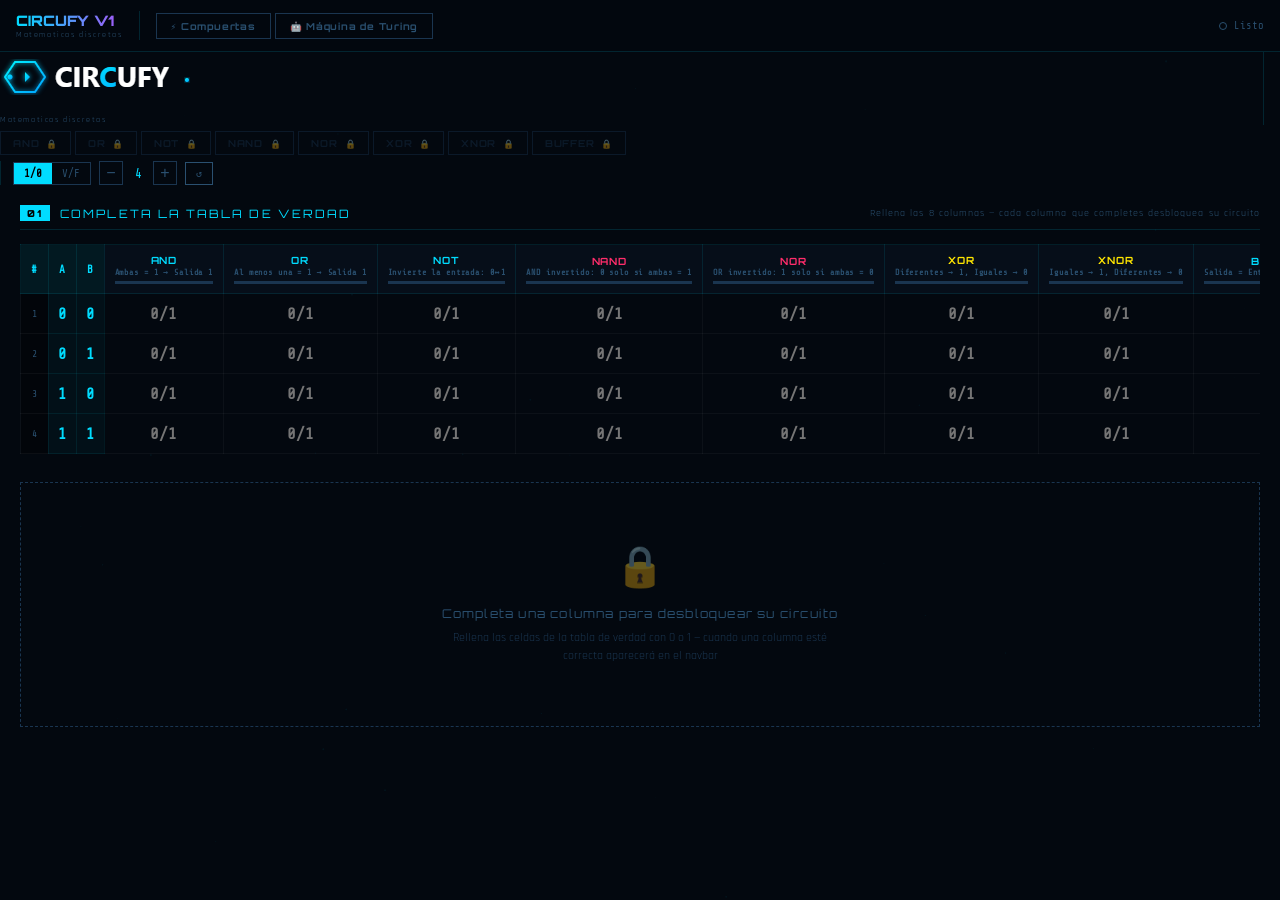
==== index.html @ 735a33eb "Agregar Apartado Simulador Enigma a principal 4" ====
<!DOCTYPE html>
<html lang="es">
<head>
  <meta charset="UTF-8">
  <meta name="viewport" content="width=device-width, initial-scale=1.0">
  <link rel="icon" type="image/x-icon" href="Estilos/logoLink.png">
  <title>Circufy — Simulador de Compuertas Lógicas</title>
  <link href="https://fonts.googleapis.com/css2?family=Orbitron:wght@400;700;900&family=Share+Tech+Mono&family=Rajdhani:wght@400;600;700&display=swap" rel="stylesheet">

  <link rel="stylesheet" href="Estilos/styles.css">
</head>
<body>

<canvas id="bgc"></canvas>
<div id="toast"></div>

<!-- ── NAVBAR ── -->
<nav id="navbar">
  <div class="nav-logo">
    <a href="principal.html" class="nav-logo-link">
      <span class="nav-logo-text">CIRCUFY V1</span>
      <span class="nav-logo-sub">Matematicas discretas</span>
    </a>
  </div>
  <div class="nav-tabs">
    <a href="index.html" class="nav-tab">⚡ Compuertas</a>
    <a href="turing.html" class="nav-tab">🤖 Máquina de Turing</a>
  </div>
  <div class="nav-status">
    <div class="status-dot idle" id="statusDot"></div>
    <span id="statusText">Listo</span>
  </div>
</nav>

<!-- ── NAVBAR ── -->
<nav id="navbar2">
  <div class="nav-logo">
    <span class="nav-logo-text"><img src="Estilos/logo.png" alt=""></span>
    <span class="nav-logo-sub">Matematicas discretas</span>
  </div>
  <div class="nav-gates" id="navGates">
    <!-- Generado por JS -->
  </div>
  <div id="navFinalBtn" style="display:none;margin-left:8px">
    <button class="nav-gate-btn unlocked" style="border-color:var(--gold);color:var(--gold);background:rgba(255,230,0,0.08)" onclick="openFinal()">
      🏆 NIVEL FINAL
    </button>
  </div>
  <div class="nav-controls">
    <div class="toggle-mode">
      <button class="tm-btn active" id="btn10" onclick="setMode('10')">1/0</button>
      <button class="tm-btn" id="btnVF" onclick="setMode('VF')">V/F</button>
    </div>
    <div class="rows-ctrl">
      <button class="rc-btn" onclick="removeRow()">−</button>
      <span class="rc-count" id="rowCount">4</span>
      <button class="rc-btn" onclick="addRow()">+</button>
    </div>
    <button class="reset-btn" onclick="resetAll()">↺</button>
  </div>
</nav>

<!-- ── MAIN ── -->
<div class="page">

  <!-- PASO 1: TABLA -->
  <div class="section-block">
    <div class="section-title">
      <span class="step-badge">01</span>
      COMPLETA LA TABLA DE VERDAD
      <span class="section-hint">Rellena las 8 columnas — cada columna que completes desbloquea su circuito</span>
    </div>
    <div class="tt-wrap">
      <table class="tt">
        <thead id="thead"></thead>
        <tbody id="tbody"></tbody>
      </table>
    </div>
  </div>

  <!-- PASO 2: CIRCUITO (se muestra al seleccionar del navbar) -->
  <div class="section-block" id="circuitSection" style="display:none">
    <div class="section-title">
      <span class="step-badge">02</span>
      <span id="circuitSectionTitle">ARMA EL CIRCUITO</span>
      <span class="section-hint">Coloca las piezas y conecta los cables para construir la compuerta</span>
    </div>

    <div class="circuit-layout">
      <!-- LEFT: Canvas grande -->
      <div class="circuit-main">
        <div class="circuit-toolbar" id="circToolbar">
          <!-- Herramientas generadas por JS -->
        </div>
        <div class="circuit-canvas-wrap">
          <canvas id="mainCircCanvas"></canvas>
        </div>
        <div class="circuit-actions">
          <button class="c-btn" onclick="clrMainCircuit()">↺ Limpiar</button>
          <button class="c-btn verify-btn" onclick="verifyAll()">⚡ VERIFICAR</button>
        </div>
      </div>

      <!-- RIGHT: Explicación + Tabla de verdad de referencia -->
      <div class="circuit-side">
        <div class="exp-card" id="expCard">
          <!-- Generado por JS -->
        </div>
        <div class="ref-table-card">
          <div class="ref-title">// TABLA DE REFERENCIA</div>
          <table class="ref-tt" id="refTable"></table>
        </div>
        <div class="verify-result" id="verifyResult" style="display:none">
          <!-- Resultado verificación -->
        </div>
      </div>
    </div>
  </div>

  <!-- Mensaje inicial cuando no hay circuito seleccionado -->
  <div class="empty-circuit" id="emptyCircuit">
    <div class="ec-icon">🔒</div>
    <div class="ec-title">Completa una columna para desbloquear su circuito</div>
    <div class="ec-sub">Rellena las celdas de la tabla de verdad con 0 o 1 — cuando una columna esté correcta aparecerá en el navbar</div>
  </div>

  <!-- NIVEL FINAL: CIRCUITO INTEGRADO -->
  <div class="section-block" id="finalSection" style="display:none">
    <div class="section-title" style="border-color:rgba(255,230,0,0.4)">
      <span class="step-badge" style="background:var(--gold);color:#000">03</span>
      <span style="color:var(--gold)">NIVEL FINAL — CIRCUITO INTEGRADO</span>
      <span class="section-hint">Arma un circuito con mínimo 4 compuertas diferentes conectadas entre sí</span>
    </div>

    <!-- GUÍA PASO A PASO -->
    <div class="guide-steps" id="guideSteps">
      <div class="guide-step active" id="gstep-1">
        <span class="gs-num">1</span>
        <span class="gs-text">Agrega mínimo <strong>3 entradas</strong> (INPUT) al canvas</span>
        <span class="gs-check" id="gscheck-1">○</span>
      </div>
      <div class="guide-step" id="gstep-2">
        <span class="gs-num">2</span>
        <span class="gs-text">Agrega mínimo <strong>4 compuertas diferentes</strong></span>
        <span class="gs-check" id="gscheck-2">○</span>
      </div>
      <div class="guide-step" id="gstep-3">
        <span class="gs-num">3</span>
        <span class="gs-text">Conecta las compuertas en <strong>niveles</strong> (salida de una → entrada de otra)</span>
        <span class="gs-check" id="gscheck-3">○</span>
      </div>
      <div class="guide-step" id="gstep-4">
        <span class="gs-num">4</span>
        <span class="gs-text">Agrega un <strong>OUTPUT</strong> al final del circuito</span>
        <span class="gs-check" id="gscheck-4">○</span>
      </div>
      <div class="guide-step" id="gstep-5">
        <span class="gs-num">5</span>
        <span class="gs-text">Presiona <strong>⚡ ANALIZAR</strong> para ver la función booleana y tabla de verdad</span>
        <span class="gs-check" id="gscheck-5">○</span>
      </div>
    </div>

    <div class="final-layout">
      <!-- LEFT: Canvas -->
      <div class="circuit-main">
        <div class="circuit-toolbar" id="finalToolbar"></div>
        <div class="circuit-canvas-wrap">
          <canvas id="finalCanvas"></canvas>
        </div>
        <div class="circuit-actions">
          <button class="c-btn" onclick="clrFinal()">↺ Limpiar</button>
          <button class="c-btn verify-btn" style="background:rgba(255,230,0,0.08);border-color:var(--gold);color:var(--gold)" onclick="analyzeFinal()">⚡ ANALIZAR CIRCUITO</button>
        </div>
      </div>

      <!-- RIGHT: Resultado análisis -->
      <div class="circuit-side">
        <div class="final-info-card">
          <div class="ref-title" style="color:var(--gold)">// ¿QUÉ DEBO HACER?</div>
          <div style="font-size:0.75rem;line-height:1.7;color:var(--text);margin-top:8px">
            Construye un circuito combinando <strong style="color:var(--neon)">mínimo 4 compuertas diferentes</strong>.<br><br>
            Conecta la salida de una compuerta a la entrada de otra para crear <strong style="color:var(--gold)">niveles lógicos</strong>.<br><br>
            Al analizar verás la <strong style="color:var(--purple)">función booleana</strong> de cada nivel y la tabla de verdad completa.
          </div>
          <div style="margin-top:10px;padding:8px;background:rgba(255,230,0,0.06);border-left:3px solid var(--gold);font-size:0.7rem;color:var(--gold)">
            💡 Ejemplo: AND → OR → NOT → NAND conectadas en cadena
          </div>
        </div>

        <div class="final-result" id="finalResult" style="display:none">
          <!-- Generado por JS -->
        </div>
      </div>
    </div>
  </div>

  <!-- LOCKED FINAL -->
  <div class="empty-circuit" id="finalLocked" style="display:none;border-color:rgba(255,230,0,0.3)">
    <div class="ec-icon">🏆</div>
    <div class="ec-title" style="color:var(--gold)">NIVEL FINAL DESBLOQUEADO</div>
    <div class="ec-sub">¡Completaste todas las compuertas! Haz clic en <strong style="color:var(--gold)">NIVEL FINAL</strong> en el navbar para el reto definitivo.</div>
  </div>


</div>

<script src="Funcion/script.js"></script>
</body>
</html>
---- Estilos/styles.css ----
/* ============================================================
   Circufy — Simulador de Compuertas Lógicas
   Archivo: styles.css
   ============================================================ */

:root {
  --bg: #03080f;
  --panel: #070f1a;
  --panel2: #0a1628;
  --border: rgba(0,220,255,0.14);
  --neon: #00dcff;
  --red: #ff2d6b;
  --green: #00ffaa;
  --gold: #ffe600;
  --purple: #a855f7;
  --text: #c0e0ff;
  --dim: #1a3550;
  --dim2: #2a5070;
}

* { box-sizing: border-box; margin: 0; padding: 0; }
html, body { width: 100%; min-height: 100%; background: var(--bg); color: var(--text); font-family: 'Rajdhani', sans-serif; overflow-x: hidden; }

#bgc { position: fixed; inset: 0; z-index: 0; opacity: 0.18; pointer-events: none; }


/* ── NAVBAR ── */
#navbar {
  position: sticky; 
  top: 0; 
  z-index: 100;
  display: flex; 
  align-items: center; 
  gap: 0;
  background: rgba(3,8,15,0.98);
  border-bottom: 1px solid var(--border);
  backdrop-filter: blur(14px);
  min-height: 52px; 
  padding: 0 16px;
}

.nav-logo { 
  display: flex; 
  flex-direction: column; 
  justify-content: center; 
  padding-right: 16px; 
  border-right: 1px solid var(--border); 
  flex-shrink: 0; 
  margin-right: 16px; 
}

.nav-logo-link { 
  text-decoration: none; 
  display: flex; 
  flex-direction: column; 
  gap: 1px; 
}

.nav-logo-text { 
  font-family: 'Orbitron', monospace; 
  font-size: 0.9rem; 
  font-weight: 900; 
  background: linear-gradient(90deg, var(--neon), var(--purple)); 
  -webkit-background-clip: text; 
  -webkit-text-fill-color: transparent; 
  background-clip: text; 
}

.nav-logo-sub { 
  font-size: 0.5rem; 
  color: var(--dim2); 
  letter-spacing: 0.2em; 
}

.nav-tabs { 
  display: flex; 
  gap: 4px; 
  flex: 1; 
}

.nav-tab { 
  padding: 6px 14px; 
  border: 1px solid var(--dim); 
  background: transparent; 
  color: var(--dim2); 
  font-family: 'Orbitron', monospace; 
  font-size: 0.6rem; 
  font-weight: 700; 
  letter-spacing: 0.08em; 
  cursor: pointer; 
  text-decoration: none; 
  transition: all 0.2s; 
}

.nav-tab:hover { 
  border-color: var(--neon); 
  color: var(--neon); 
}

.nav-tab.active { 
  border-color: var(--purple); 
  color: var(--purple); 
  background: rgba(168,85,247,0.08); 
  cursor: default; 
}

.nav-status { 
  display: flex; 
  align-items: center; 
  gap: 7px; 
  font-family: 'Share Tech Mono', monospace; 
  font-size: 0.65rem; 
  color: var(--dim2); 
  margin-left: auto; 
}

.status-dot { 
  width: 8px; 
  height: 8px; 
  border-radius: 50%; 
  border: 1px solid currentColor; 
}

.status-dot.idle { color: var(--dim2); }
.status-dot.running { 
  color: var(--gold); 
  background: var(--gold); 
  animation: blink 0.6s infinite; 
}
.status-dot.accepted { 
  color: var(--green); 
  background: var(--green); 
}
.status-dot.rejected { 
  color: var(--red); 
  background: var(--red); 
}

@keyframes blink { 
  0%, 100% { opacity: 1; } 
  50% { opacity: 0.3; } 
}

/* ── NAVBAR ── */
.navbar2 {
  position: sticky;
  top: 0;
  z-index: 100;
  display: flex;
  align-items: center;
  gap: 12px;
  background: rgba(3,8,15,0.98);
  border-bottom: 1px solid var(--border);
  backdrop-filter: blur(14px);
  min-height: 52px;
  padding: 0 16px;
}

.nav-gates {
  display: flex; align-items: center; gap: 4px;
  flex: 1; flex-wrap: wrap; padding: 6px 0;
}

.nav-gate-btn {
  padding: 5px 12px;
  border: 1px solid var(--dim);
  background: transparent;
  color: var(--dim); font-family: 'Orbitron', monospace;
  font-size: 0.6rem; font-weight: 700;
  cursor: not-allowed; transition: all 0.25s;
  letter-spacing: 0.08em; position: relative;
  opacity: 0.4;
}
.nav-gate-btn.unlocked {
  color: var(--dim2); border-color: var(--dim2);
  cursor: pointer; opacity: 1;
}
.nav-gate-btn.unlocked:hover {
  border-color: var(--neon); color: var(--neon);
  box-shadow: 0 0 12px rgba(0,220,255,0.25);
}
.nav-gate-btn.active {
  background: var(--neon); color: #000; border-color: var(--neon);
  box-shadow: 0 0 16px rgba(0,220,255,0.5);
  cursor: pointer; opacity: 1;
}
.nav-gate-btn.active.nand, .nav-gate-btn.active.nor {
  background: var(--red); border-color: var(--red);
  box-shadow: 0 0 16px rgba(255,45,107,0.5);
}
.nav-gate-btn.active.xor, .nav-gate-btn.active.xnor {
  background: var(--gold); border-color: var(--gold); color: #000;
  box-shadow: 0 0 16px rgba(255,230,0,0.5);
}
.nav-gate-btn .lock-icon { font-size: 0.55rem; margin-left: 3px; }
.nav-gate-btn .done-icon { color: var(--green); font-size: 0.65rem; margin-left: 3px; }

.nav-controls {
  display: flex; align-items: center; gap: 8px;
  padding-left: 12px; border-left: 1px solid var(--border);
  flex-shrink: 0;
}
.toggle-mode { display: flex; border: 1px solid var(--dim); overflow: hidden; }
.tm-btn { padding: 4px 10px; background: transparent; border: none; font-family: 'Share Tech Mono', monospace; font-size: 0.68rem; color: var(--dim2); cursor: pointer; transition: all 0.2s; }
.tm-btn.active { background: var(--neon); color: #000; font-weight: bold; }
.rows-ctrl { display: flex; align-items: center; gap: 5px; }
.rc-btn { width: 24px; height: 24px; border: 1px solid var(--dim); background: transparent; color: var(--dim2); font-size: 1rem; cursor: pointer; transition: all 0.2s; display: flex; align-items: center; justify-content: center; }
.rc-btn:hover { border-color: var(--neon); color: var(--neon); }
.rc-count { font-family: 'Share Tech Mono', monospace; font-size: 0.82rem; color: var(--neon); min-width: 20px; text-align: center; }
.reset-btn { padding: 4px 10px; border: 1px solid var(--dim2); background: transparent; color: var(--dim2); font-family: 'Share Tech Mono', monospace; font-size: 0.65rem; cursor: pointer; transition: all 0.2s; }
.reset-btn:hover { border-color: var(--red); color: var(--red); }

/* ── PAGE ── */
.page { position: relative; z-index: 1; padding: 20px; max-width: 1300px; margin: 0 auto; }

/* ── SECTION BLOCK ── */
.section-block { margin-bottom: 28px; }
.section-title {
  display: flex; align-items: center; gap: 10px;
  font-family: 'Orbitron', monospace; font-size: 0.72rem;
  color: var(--neon); letter-spacing: 0.18em;
  margin-bottom: 14px; padding-bottom: 8px;
  border-bottom: 1px solid var(--border);
  flex-wrap: wrap;
}
.step-badge {
  background: var(--neon); color: #000;
  font-size: 0.6rem; font-weight: 900; padding: 2px 7px;
  flex-shrink: 0;
}
.section-hint { font-family: 'Rajdhani', sans-serif; font-size: 0.65rem; color: var(--dim2); font-weight: 400; letter-spacing: 0.1em; margin-left: auto; }

/* ── TRUTH TABLE ── */
.tt-wrap { overflow-x: auto; }
table.tt { border-collapse: collapse; font-family: 'Share Tech Mono', monospace; min-width: 700px; width: 100%; }
table.tt th { padding: 9px 10px; text-align: center; font-size: 0.68rem; letter-spacing: 0.08em; border: 1px solid rgba(0,220,255,0.1); white-space: nowrap; }
table.tt th.inp-h { background: rgba(0,220,255,0.08); color: var(--neon); }
table.tt th.gate-h { background: rgba(7,15,26,0.98); }
.gcol-name { font-family: 'Orbitron', monospace; font-size: 0.62rem; font-weight: 700; }
.gcol-rule { font-size: 0.52rem; color: var(--dim2); display: block; margin-top: 1px; }
.cprog { height: 3px; background: var(--dim); margin-top: 4px; overflow: hidden; }
.cprog-f { height: 100%; width: 0%; transition: width 0.4s; }
table.tt td { padding: 0; text-align: center; border: 1px solid rgba(255,255,255,0.04); height: 40px; }
table.tt td.inp-c { background: rgba(0,220,255,0.04); border: 1px solid rgba(0,220,255,0.08); }
.inp-val { font-size: 0.95rem; font-weight: bold; color: var(--neon); }
.ans-inp { width: 52px; height: 36px; background: transparent; border: none; outline: none; font-family: 'Share Tech Mono', monospace; font-size: 1rem; font-weight: bold; text-align: center; color: var(--text); }
td.ok { background: rgba(0,255,170,0.07) !important; } td.ok .ans-inp { color: var(--green); }
td.err { background: rgba(255,45,107,0.07) !important; animation: shk .3s; } td.err .ans-inp { color: var(--red); }
td.rn { font-size: 0.62rem; color: var(--dim2); background: rgba(0,0,0,0.3) !important; width: 28px; border-right: 1px solid rgba(0,220,255,0.08) !important; }
@keyframes shk { 0%,100%{transform:translateX(0)} 25%{transform:translateX(-3px)} 75%{transform:translateX(3px)} }

/* ── CIRCUIT LAYOUT ── */
.circuit-layout {
  display: grid;
  grid-template-columns: 1fr 320px;
  gap: 16px;
  align-items: start;
}
@media (max-width: 900px) {
  .circuit-layout { grid-template-columns: 1fr; }
}

/* Circuit main */
.circuit-main { display: flex; flex-direction: column; gap: 0; background: var(--panel); border: 1px solid var(--border); }

.circuit-toolbar {
  display: flex; gap: 5px; padding: 8px 12px; flex-wrap: wrap;
  background: rgba(0,0,0,0.3); border-bottom: 1px solid var(--border);
}
.tool-btn {
  padding: 5px 12px; border: 1px solid var(--dim); background: transparent;
  color: var(--dim2); font-family: 'Share Tech Mono', monospace; font-size: 0.62rem;
  cursor: pointer; transition: all 0.2s; display: flex; align-items: center; gap: 5px;
  user-select: none;
}
.tool-btn:hover { border-color: var(--neon); color: var(--neon); }
.tool-btn.sel { border-color: var(--gold); color: var(--gold); background: rgba(255,230,0,0.06); }
.tool-btn svg { width: 16px; height: 16px; flex-shrink: 0; }

.circuit-canvas-wrap { position: relative; width: 100%; overflow: hidden; }

/* ── FIX PRINCIPAL: ambos canvas ocupan el 100% del ancho ── */
#mainCircCanvas {
  display: block;
  width: 100%;
  height: 500px;    /* más alto que antes (era 420px) */
}

#finalCanvas {
  display: block;
  width: 100%;
  height: 600px;    /* tablero grande para el nivel final */
}

.circuit-hint-bar {
  padding: 5px 12px; font-size: 0.6rem; color: var(--dim2);
  background: rgba(0,0,0,0.2); border-top: 1px solid var(--border);
  letter-spacing: 0.1em;
}

.circuit-actions {
  display: flex; gap: 8px; padding: 10px 12px;
  border-top: 1px solid var(--border); background: rgba(0,0,0,0.2);
}
.c-btn {
  flex: 1; padding: 8px; border: 1px solid var(--dim); background: transparent;
  color: var(--dim2); font-family: 'Orbitron', monospace; font-size: 0.62rem;
  cursor: pointer; transition: all 0.2s; letter-spacing: 0.1em;
}
.c-btn:hover { border-color: var(--neon); color: var(--neon); }
.c-btn.verify-btn { border-color: var(--gold); color: var(--gold); flex: 2; }
.c-btn.verify-btn:hover { background: rgba(255,230,0,0.1); box-shadow: 0 0 16px rgba(255,230,0,0.3); }

/* Circuit side */
.circuit-side { display: flex; flex-direction: column; gap: 12px; }

.exp-card {
  background: var(--panel); border: 1px solid var(--border); padding: 14px;
}
.exp-gate-name {
  font-family: 'Orbitron', monospace; font-size: 1.1rem; font-weight: 900;
  margin-bottom: 8px;
}
.exp-rule {
  font-size: 0.75rem; color: var(--dim2); margin-bottom: 10px;
  padding: 6px 10px; border-left: 3px solid var(--neon);
  background: rgba(0,220,255,0.04);
}
.exp-text { font-size: 0.78rem; line-height: 1.7; color: var(--text); }
.exp-text strong { color: var(--gold); }
.exp-svg-wrap {
  margin: 12px 0; display: flex; justify-content: center;
  background: rgba(0,0,0,0.3); padding: 12px;
}
.exp-svg-wrap svg { width: 120px; height: 80px; }

/* Ref table */
.ref-table-card {
  background: var(--panel); border: 1px solid var(--border); padding: 12px;
}
.ref-title {
  font-family: 'Orbitron', monospace; font-size: 0.6rem;
  color: var(--neon); letter-spacing: 0.15em; margin-bottom: 8px;
}
table.ref-tt { width: 100%; border-collapse: collapse; font-family: 'Share Tech Mono', monospace; font-size: 0.78rem; }
table.ref-tt th { background: rgba(0,220,255,0.1); color: var(--neon); padding: 6px 10px; border: 1px solid rgba(0,220,255,0.15); text-align: center; }
table.ref-tt td { padding: 6px 10px; text-align: center; border: 1px solid rgba(255,255,255,0.04); }
table.ref-tt td.v1 { color: var(--green); font-weight: bold; }
table.ref-tt td.v0 { color: var(--red); }
table.ref-tt tr.hl td { background: rgba(0,220,255,0.07); }

/* Verify result */
.verify-result {
  background: var(--panel); border: 1px solid var(--border); padding: 14px;
}
.vr-step { margin-bottom: 12px; }
.vr-step-title {
  font-family: 'Orbitron', monospace; font-size: 0.6rem;
  letter-spacing: 0.12em; margin-bottom: 6px; color: var(--dim2);
}
.vr-item {
  display: flex; align-items: flex-start; gap: 8px;
  font-size: 0.75rem; line-height: 1.5; padding: 5px 8px; margin-bottom: 4px;
  border-left: 3px solid var(--dim);
}
.vr-item.pass { border-color: var(--green); background: rgba(0,255,170,0.05); color: var(--green); }
.vr-item.fail { border-color: var(--red); background: rgba(255,45,107,0.05); color: var(--text); }
.vr-item.fail span.lbl { color: var(--red); font-weight: bold; }
.vr-icon { font-size: 0.9rem; flex-shrink: 0; margin-top: 1px; }
.vr-final {
  text-align: center; padding: 10px; margin-top: 8px;
  font-family: 'Orbitron', monospace; font-size: 0.85rem; font-weight: 700;
}
.vr-final.ok { background: rgba(0,255,170,0.1); color: var(--green); border: 1px solid rgba(0,255,170,0.3); }
.vr-final.bad { background: rgba(255,45,107,0.1); color: var(--red); border: 1px solid rgba(255,45,107,0.3); }

/* Empty state */
.empty-circuit {
  text-align: center; padding: 60px 20px;
  border: 1px dashed var(--dim); margin-top: 8px;
}
.ec-icon { font-size: 2.5rem; margin-bottom: 12px; opacity: 0.4; }
.ec-title { font-family: 'Orbitron', monospace; font-size: 0.75rem; color: var(--dim2); margin-bottom: 8px; letter-spacing: 0.1em; }
.ec-sub { font-size: 0.72rem; color: var(--dim); max-width: 400px; margin: 0 auto; line-height: 1.6; }

/* Toast */
#toast { position: fixed; bottom: 20px; left: 50%; transform: translateX(-50%); padding: 10px 22px; z-index: 200; font-family: 'Orbitron', monospace; font-size: 0.68rem; background: rgba(3,8,15,0.98); opacity: 0; transition: opacity .3s; pointer-events: none; max-width: 90vw; text-align: center; }
#toast.show { opacity: 1; }
#toast.ok { border: 1px solid var(--green); color: var(--green); box-shadow: 0 0 20px rgba(0,255,170,0.2); }
#toast.bad { border: 1px solid var(--red); color: var(--red); box-shadow: 0 0 20px rgba(255,45,107,0.2); }

::-webkit-scrollbar { width: 4px; height: 4px; }
::-webkit-scrollbar-thumb { background: var(--dim); }

/* ── NIVEL FINAL ── */
.guide-steps {
  display: flex; gap: 8px; margin-bottom: 16px; flex-wrap: wrap;
}
.guide-step {
  display: flex; align-items: center; gap: 8px;
  padding: 8px 12px; background: var(--panel);
  border: 1px solid var(--dim); font-size: 0.72rem; color: var(--dim2);
  flex: 1; min-width: 180px; transition: all 0.3s;
}
.guide-step.active { border-color: var(--gold); color: var(--text); }
.guide-step.done { border-color: var(--green); background: rgba(0,255,170,0.05); color: var(--green); }
.gs-num {
  width: 22px; height: 22px; border-radius: 50%;
  background: var(--dim); color: var(--dim2);
  display: flex; align-items: center; justify-content: center;
  font-family: 'Orbitron', monospace; font-size: 0.6rem; font-weight: 700;
  flex-shrink: 0;
}
.guide-step.active .gs-num { background: var(--gold); color: #000; }
.guide-step.done .gs-num { background: var(--green); color: #000; }
.gs-text { flex: 1; line-height: 1.4; }
.gs-check { font-size: 0.9rem; flex-shrink: 0; }

.final-layout {
  display: grid; grid-template-columns: 1fr 320px; gap: 16px; align-items: start;
}
@media (max-width: 900px) { .final-layout { grid-template-columns: 1fr; } }

.final-info-card {
  background: var(--panel); border: 1px solid rgba(255,230,0,0.2); padding: 14px;
}

.final-result {
  background: var(--panel); border: 1px solid rgba(255,230,0,0.3); padding: 14px;
  margin-top: 12px;
}
.fr-title {
  font-family: 'Orbitron', monospace; font-size: 0.62rem;
  color: var(--gold); letter-spacing: 0.15em; margin-bottom: 10px;
}
.bool-level {
  padding: 8px 10px; margin-bottom: 6px;
  background: rgba(0,220,255,0.04); border-left: 3px solid var(--neon);
  font-family: 'Share Tech Mono', monospace; font-size: 0.75rem;
}
.bool-level .bl-name { color: var(--gold); font-weight: bold; margin-bottom: 3px; }
.bool-level .bl-fn { color: var(--neon); }
.bool-level .bl-out { color: var(--green); font-size: 0.68rem; margin-top: 2px; }

table.final-tt { width: 100%; border-collapse: collapse; font-family: 'Share Tech Mono', monospace; font-size: 0.7rem; margin-top: 10px; }
table.final-tt th { background: rgba(255,230,0,0.1); color: var(--gold); padding: 5px 8px; border: 1px solid rgba(255,230,0,0.2); text-align: center; font-size: 0.62rem; }
table.final-tt td { padding: 5px 8px; text-align: center; border: 1px solid rgba(255,255,255,0.04); color: var(--dim2); font-size: 0.72rem; }
table.final-tt td.v1 { color: var(--green); font-weight: bold; }
table.final-tt td.v0 { color: var(--red); }
table.final-tt tr.final-hl td { background: rgba(255,230,0,0.06); color: var(--text); }

.req-check {
  display: flex; align-items: center; gap: 8px;
  font-size: 0.72rem; padding: 5px 8px; margin-bottom: 4px;
}
.req-check.ok { color: var(--green); }
.req-check.fail { color: var(--red); }
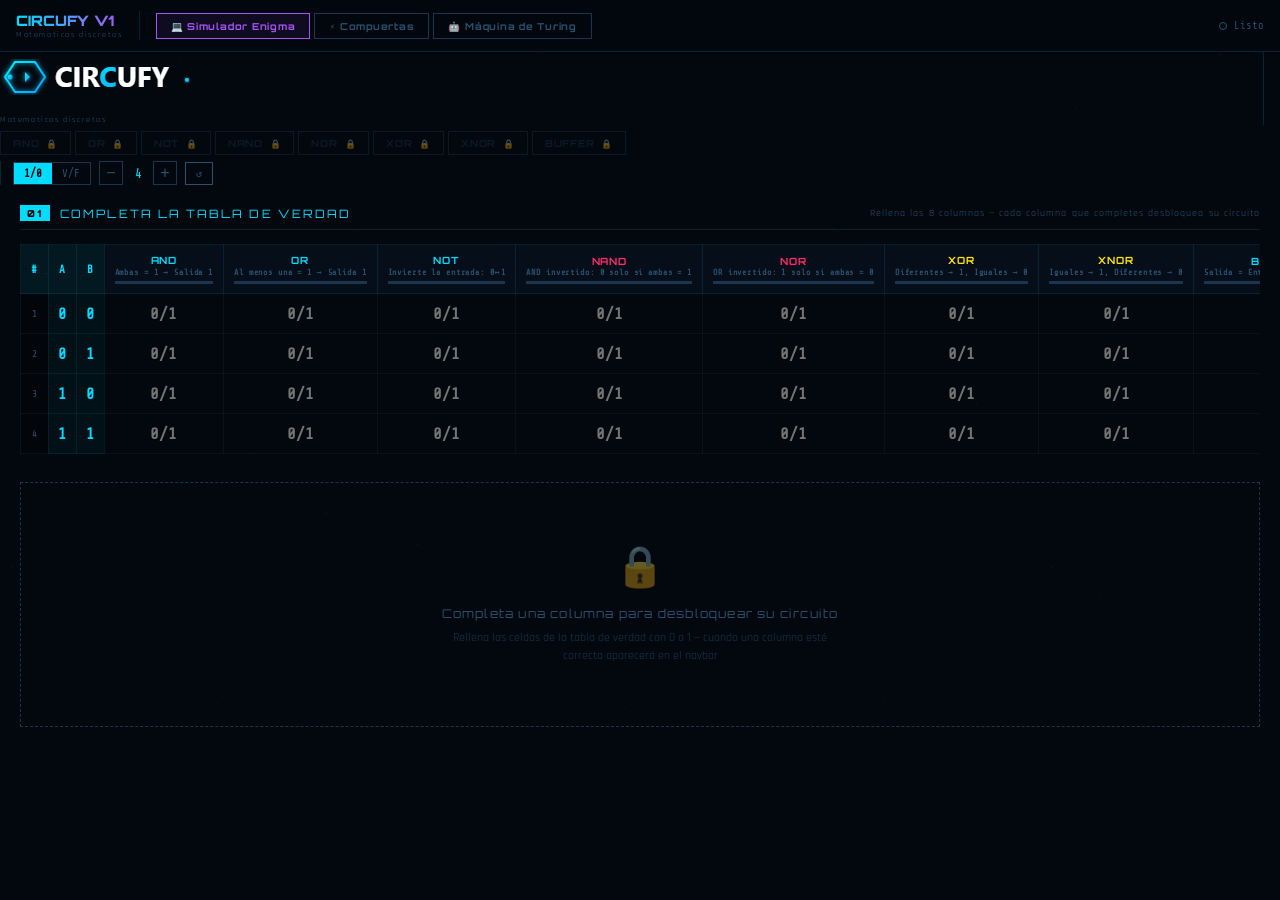
==== commit 73f2a0f7: "Agregar Apartado Simulador Enigma a principal 5" ====
--- a/index.html
+++ b/index.html
@@ -23,6 +23,7 @@
     </a>
   </div>
   <div class="nav-tabs">
+    <a href="enigma.html" class="nav-tab active">💻 Simulador Enigma</a>
     <a href="index.html" class="nav-tab">⚡ Compuertas</a>
     <a href="turing.html" class="nav-tab">🤖 Máquina de Turing</a>
   </div>
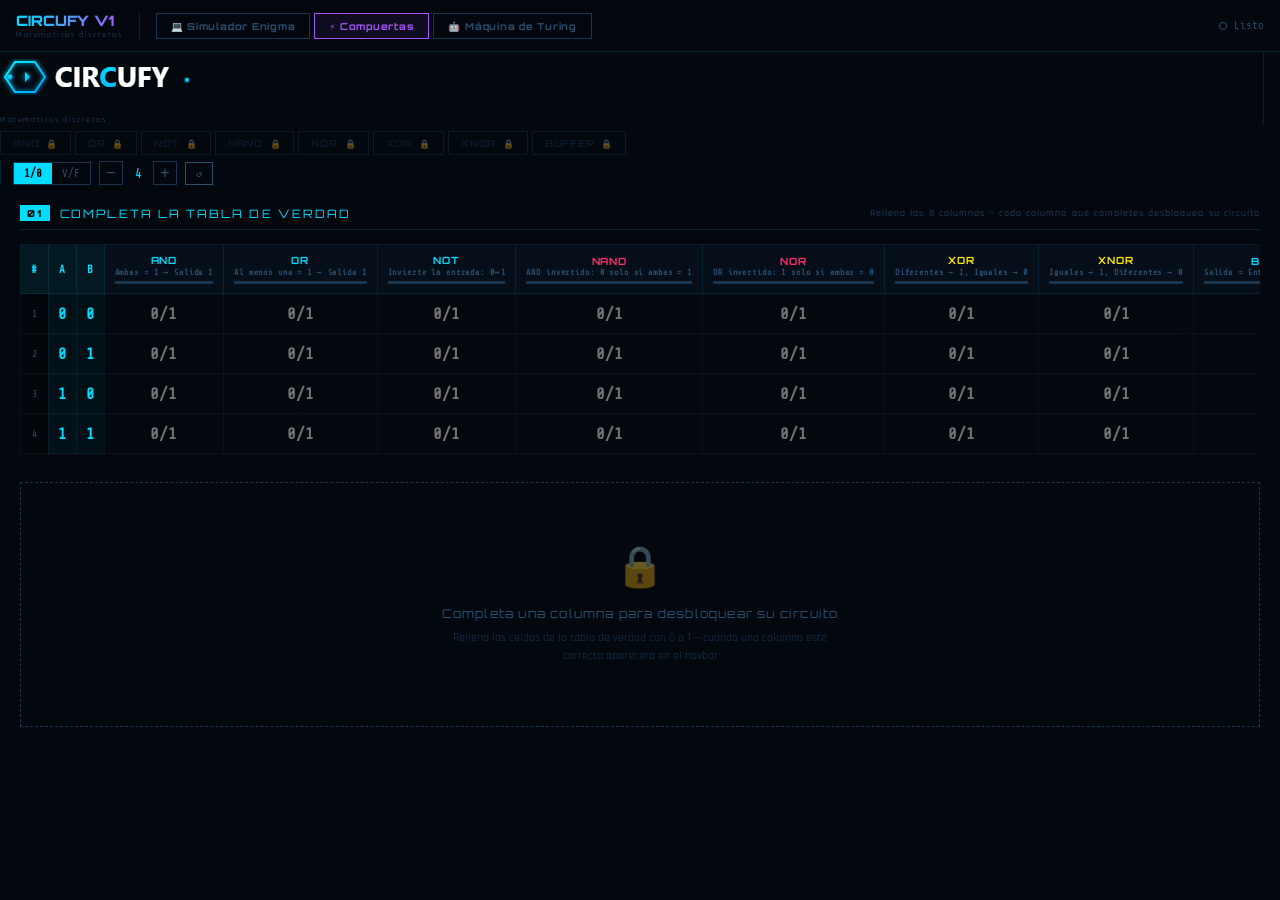
==== commit 99aa3a8c: "Agregar Apartado Simulador Enigma a principal 6" ====
--- a/index.html
+++ b/index.html
@@ -23,8 +23,8 @@
     </a>
   </div>
   <div class="nav-tabs">
-    <a href="enigma.html" class="nav-tab active">💻 Simulador Enigma</a>
-    <a href="index.html" class="nav-tab">⚡ Compuertas</a>
+    <a href="enigma.html" class="nav-tab">💻 Simulador Enigma</a>
+    <a href="index.html" class="nav-tab active">⚡ Compuertas</a>
     <a href="turing.html" class="nav-tab">🤖 Máquina de Turing</a>
   </div>
   <div class="nav-status">
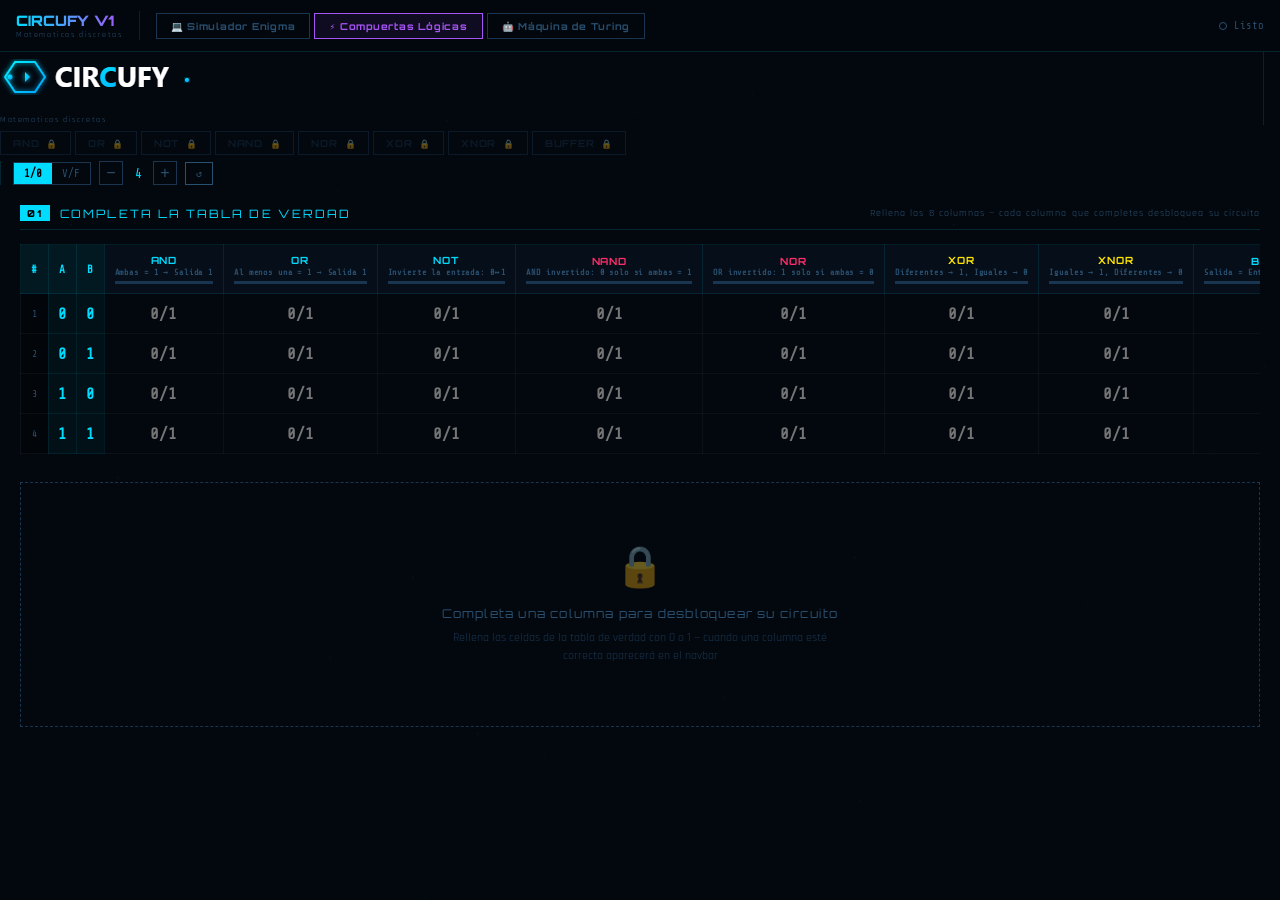
==== commit 619f0852: "Agregar Apartado Simulador Enigma a principal 7" ====
--- a/index.html
+++ b/index.html
@@ -24,7 +24,7 @@
   </div>
   <div class="nav-tabs">
     <a href="enigma.html" class="nav-tab">💻 Simulador Enigma</a>
-    <a href="index.html" class="nav-tab active">⚡ Compuertas</a>
+    <a href="index.html" class="nav-tab active">⚡ Compuertas Lógicas</a>
     <a href="turing.html" class="nav-tab">🤖 Máquina de Turing</a>
   </div>
   <div class="nav-status">
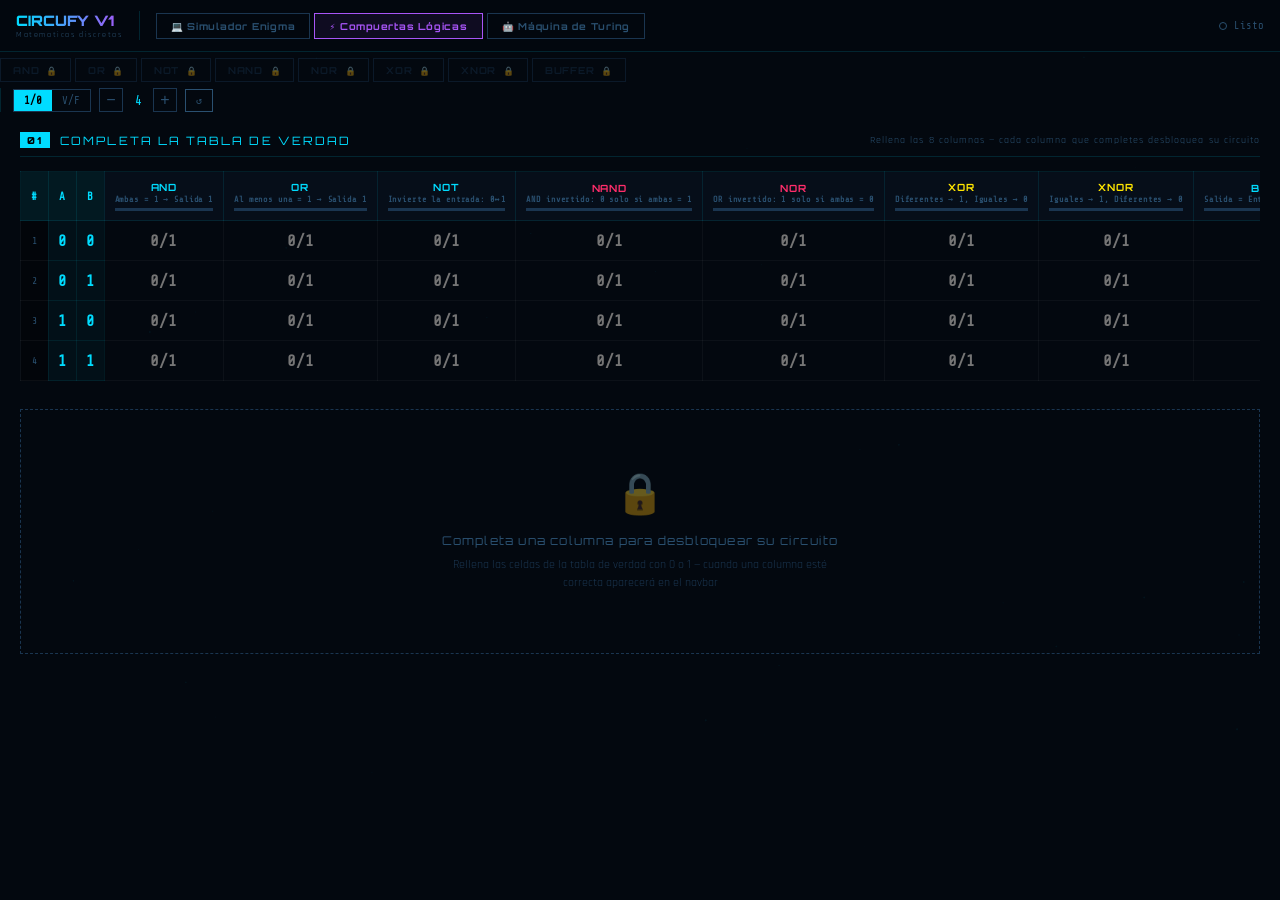
==== commit c285c019: "Agregar Apartado Simulador Enigma a principal 11" ====
--- a/index.html
+++ b/index.html
@@ -33,12 +33,12 @@
   </div>
 </nav>
 
-<!-- ── NAVBAR ── -->
+<!-- ── NAVBAR 
 <nav id="navbar2">
   <div class="nav-logo">
     <span class="nav-logo-text"><img src="Estilos/logo.png" alt=""></span>
     <span class="nav-logo-sub">Matematicas discretas</span>
-  </div>
+  </div>── -->
   <div class="nav-gates" id="navGates">
     <!-- Generado por JS -->
   </div>
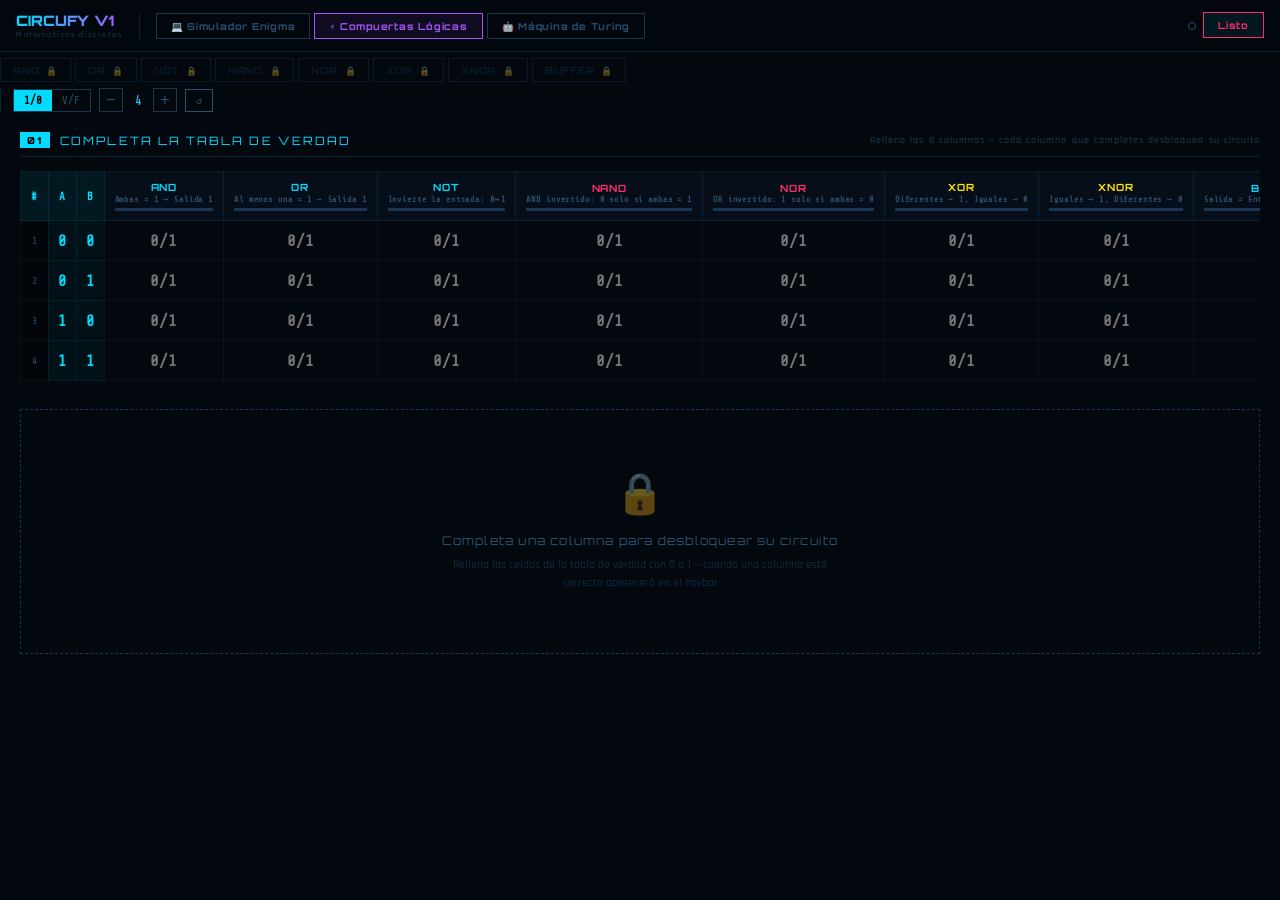
==== commit 1972b834: "Agregar Apartado Simulador Enigma a principal 12" ====
--- a/index.html
+++ b/index.html
@@ -29,7 +29,7 @@
   </div>
   <div class="nav-status">
     <div class="status-dot idle" id="statusDot"></div>
-    <span id="statusText">Listo</span>
+    <span id="statusText"><a href="principal.html" class="nav-tab principal">Listo</a></span>
   </div>
 </nav>
 
--- a/Estilos/styles.css
+++ b/Estilos/styles.css
@@ -101,6 +101,13 @@
   border-color: var(--purple); 
   color: var(--purple); 
   background: rgba(168,85,247,0.08); 
+  cursor: default; 
+}
+
+.nav-tab.principal { 
+  border-color: var(--red); 
+  color: var(--red); 
+  background: rgba(0,220,255,0.08); 
   cursor: default; 
 }
 
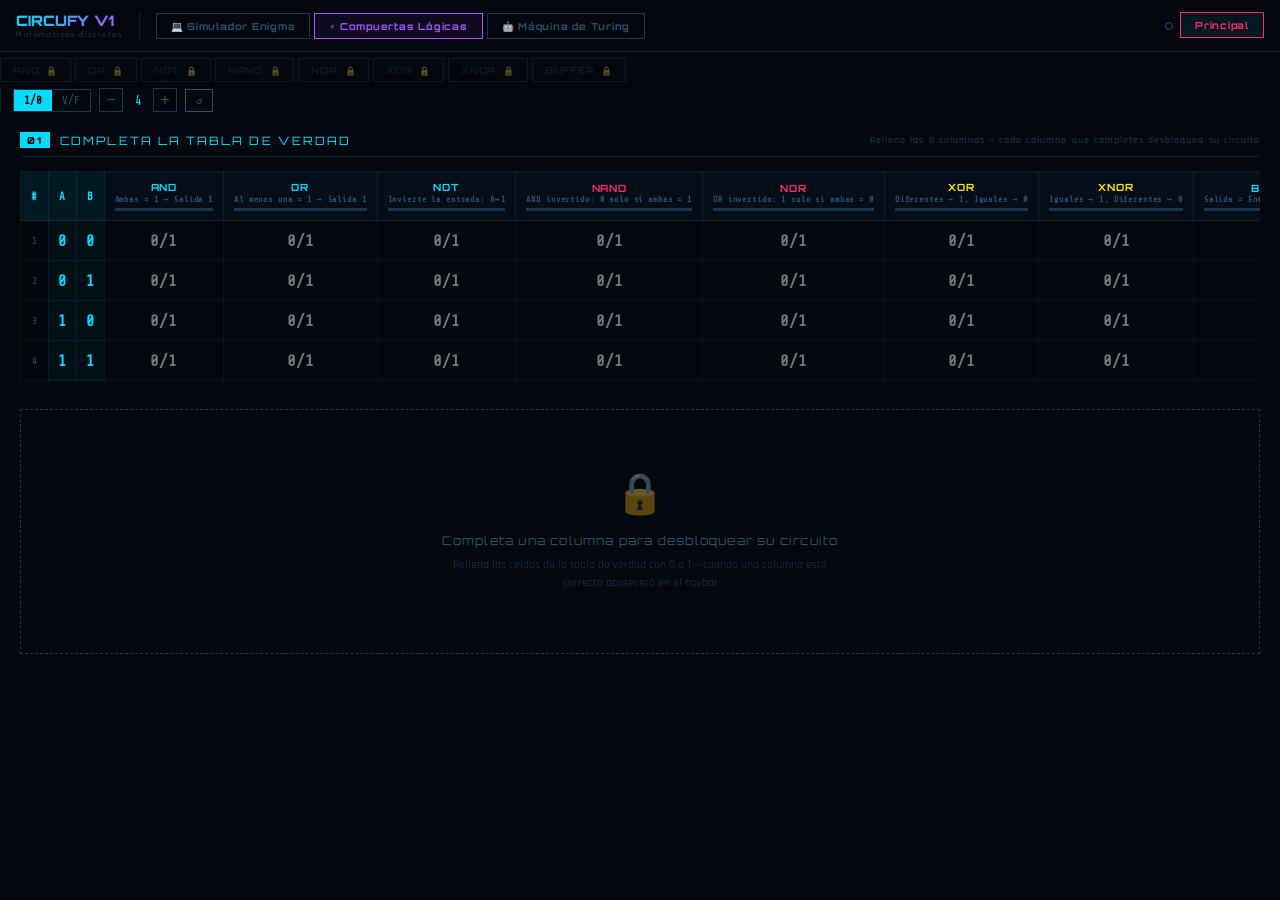
==== commit 576b06a8: "Agregar Apartado Simulador Enigma a principal 13" ====
--- a/index.html
+++ b/index.html
@@ -29,7 +29,7 @@
   </div>
   <div class="nav-status">
     <div class="status-dot idle" id="statusDot"></div>
-    <span id="statusText"><a href="principal.html" class="nav-tab principal">Listo</a></span>
+    <span id="statusText"><a href="principal.html" class="nav-tab principal">Principal</a></span>
   </div>
 </nav>
 
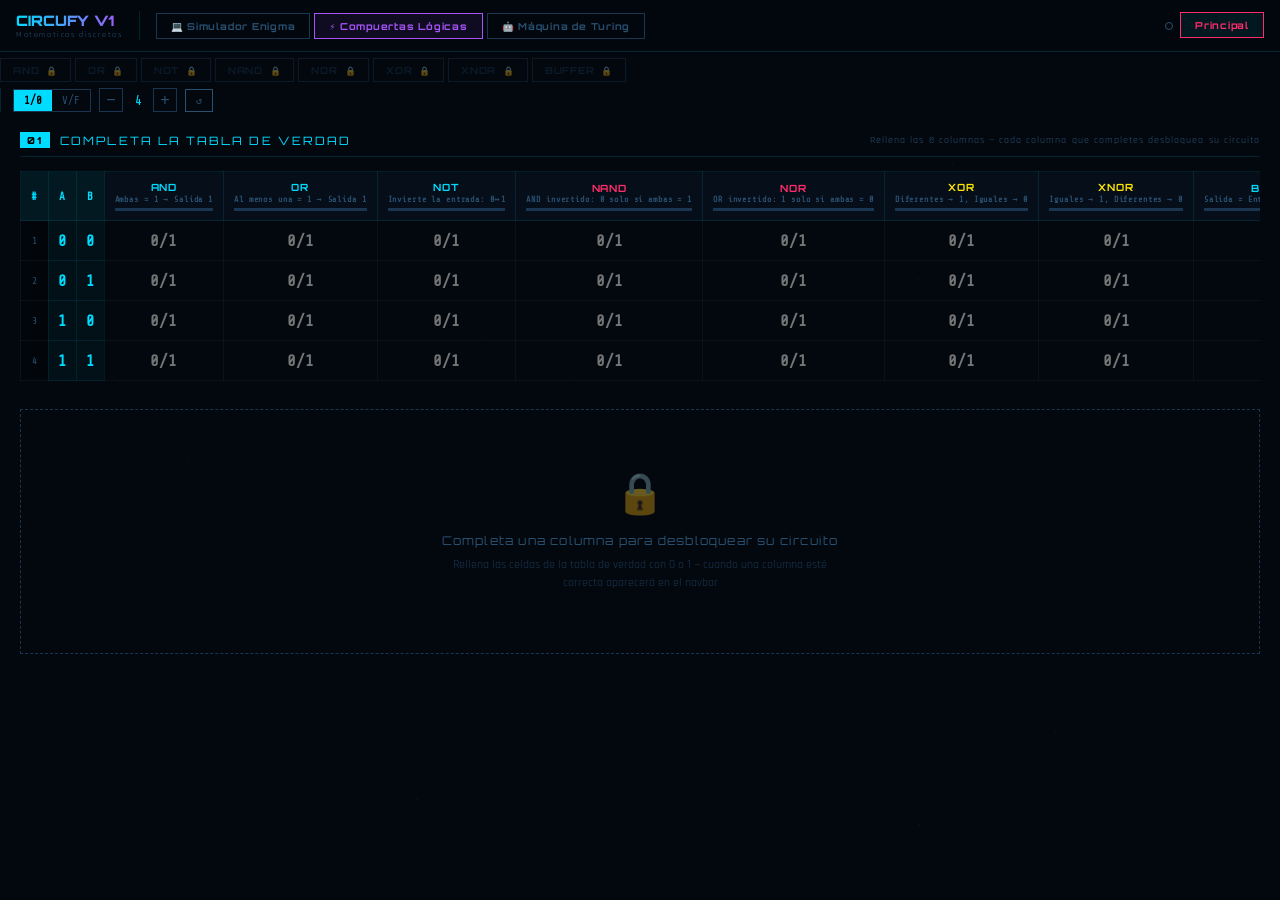
==== commit 5dc9525c: "Logo a turing HTML 3" ====
--- a/index.html
+++ b/index.html
@@ -3,7 +3,7 @@
 <head>
   <meta charset="UTF-8">
   <meta name="viewport" content="width=device-width, initial-scale=1.0">
-  <link rel="icon" type="image/x-icon" href="Estilos/logoLink.png">
+  <link rel="icon" type="image/x-icon" href="Estilos/logoprin.png">
   <title>Circufy — Simulador de Compuertas Lógicas</title>
   <link href="https://fonts.googleapis.com/css2?family=Orbitron:wght@400;700;900&family=Share+Tech+Mono&family=Rajdhani:wght@400;600;700&display=swap" rel="stylesheet">
 
